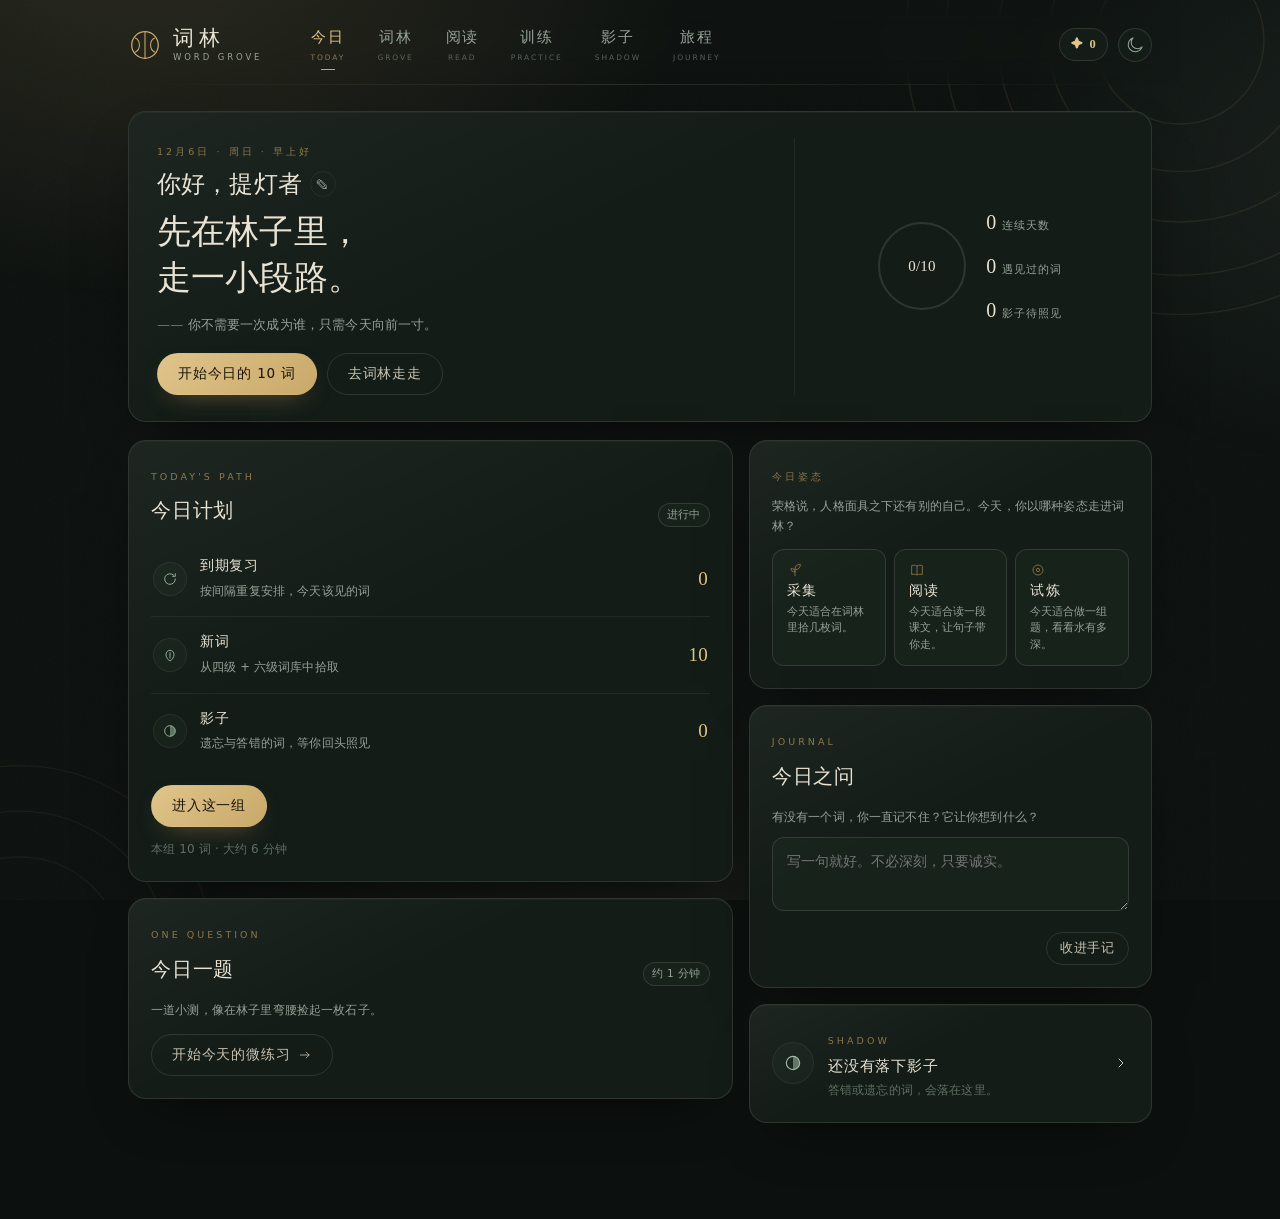
==== index.html @ 3a605635 "Initial commit: WordGrove 词林 四六级背单词应用 - 纯前端离线应用，localStorage 本地存储，零后端/零依赖 - 六大模块：今日计划 / 词林 / 阅读 / 训练" ====
<!DOCTYPE html>
<html lang="zh-CN" data-theme="dark">
<head>
<meta charset="utf-8">
<meta name="viewport" content="width=device-width, initial-scale=1, viewport-fit=cover">
<meta name="theme-color" content="#0d1210">
<title>词林 · 一条向内走的路</title>
<meta name="description" content="以四级大纲词汇与课文语境的离线英语学习平台：每日十词、间隔重复、四六级题型训练、发音跟读与影子复习。">
<link rel="icon" href="data:image/svg+xml,%3Csvg xmlns='http://www.w3.org/2000/svg' viewBox='0 0 32 32'%3E%3Crect width='32' height='32' rx='8' fill='%230c110f'/%3E%3Ccircle cx='16' cy='16' r='10' fill='none' stroke='%23c9a96a' stroke-width='1.5'/%3E%3Cpath d='M16 6v20M8 10c4 2 4 10 0 12M24 10c-4 2-4 10 0 12' fill='none' stroke='%23c9a96a' stroke-width='1'/%3E%3C/svg%3E">
<link rel="stylesheet" href="assets/css/main.css">
</head>
<body>
<div class="atmosphere" aria-hidden="true">
  <svg class="rings rings-a" viewBox="0 0 400 400" fill="none"><circle cx="200" cy="200" r="60"/><circle cx="200" cy="200" r="94"/><circle cx="200" cy="200" r="130"/><circle cx="200" cy="200" r="168"/><circle cx="200" cy="200" r="196"/></svg>
  <svg class="rings rings-b" viewBox="0 0 400 400" fill="none"><circle cx="200" cy="200" r="50"/><circle cx="200" cy="200" r="86"/><circle cx="200" cy="200" r="124"/><circle cx="200" cy="200" r="162"/></svg>
  <div class="grain"></div>
</div>

<header class="topbar">
  <a class="brand" href="#/today" aria-label="词林首页">
    <span class="brand-mark" aria-hidden="true">
      <svg viewBox="0 0 32 32" fill="none"><circle cx="16" cy="16" r="12.5" stroke="currentColor" stroke-width="1.2"/><path d="M16 3.5v25M7 9.5c5 2.4 5 10.6 0 13M25 9.5c-5 2.4-5 10.6 0 13" stroke="currentColor" stroke-width="1" stroke-linecap="round"/></svg>
    </span>
    <span class="brand-text">
      <span class="brand-cn">词林</span>
      <span class="brand-en">WORD GROVE</span>
    </span>
  </a>

  <nav class="nav" id="nav" aria-label="主导航">
    <a href="#/today" data-route="today"><span>今日</span><em>TODAY</em></a>
    <a href="#/grove" data-route="grove"><span>词林</span><em>GROVE</em></a>
    <a href="#/read" data-route="read"><span>阅读</span><em>READ</em></a>
    <a href="#/train" data-route="train"><span>训练</span><em>PRACTICE</em></a>
    <a href="#/shadow" data-route="shadow"><span>影子</span><em>SHADOW</em></a>
    <a href="#/journey" data-route="journey"><span>旅程</span><em>JOURNEY</em></a>
  </nav>

  <div class="top-actions">
    <span class="xp-pill" id="xpPill" title="经验值">✦ <b>0</b></span>
    <button class="icon-btn" id="themeBtn" aria-label="切换明暗" title="切换明暗">
      <svg viewBox="0 0 24 24" fill="none" stroke="currentColor" stroke-width="1.3"><path d="M20.5 14.3A8.5 8.5 0 1 1 9.7 3.5a7 7 0 1 0 10.8 10.8Z" stroke-linejoin="round"/></svg>
    </button>
  </div>
</header>

<main id="app" class="main" tabindex="-1"></main>

<nav class="tabbar" id="tabbar" aria-label="移动端导航">
  <a href="#/today" data-route="today"><svg viewBox="0 0 24 24" fill="none" stroke="currentColor" stroke-width="1.3"><path d="M4 11.5 12 4l8 7.5V20a1 1 0 0 1-1 1h-4.5v-6h-5v6H5a1 1 0 0 1-1-1Z" stroke-linejoin="round"/></svg><span>今日</span></a>
  <a href="#/grove" data-route="grove"><svg viewBox="0 0 24 24" fill="none" stroke="currentColor" stroke-width="1.3"><path d="M12 21V11m0 0c0-4 2.5-7 7-7 0 4-2 7-7 7Zm0 4c0-3.5-2.2-6-6-6 0 3.4 2 6 6 6Z" stroke-linecap="round" stroke-linejoin="round"/></svg><span>词林</span></a>
  <a href="#/read" data-route="read"><svg viewBox="0 0 24 24" fill="none" stroke="currentColor" stroke-width="1.3"><path d="M4 5.5c2.5-1 5-1 8 .5 3-1.5 5.5-1.5 8-.5V19c-2.5-1-5-1-8 .5-3-1.5-5.5-1.5-8-.5z" stroke-linejoin="round"/><path d="M12 6v13.5"/></svg><span>阅读</span></a>
  <a href="#/train" data-route="train"><svg viewBox="0 0 24 24" fill="none" stroke="currentColor" stroke-width="1.3"><path d="M4 4h7v7H4zM13 4h7v7h-7zM4 13h7v7H4zM13 13h7v7h-7z" stroke-linejoin="round"/></svg><span>训练</span></a>
  <a href="#/shadow" data-route="shadow"><svg viewBox="0 0 24 24" fill="none" stroke="currentColor" stroke-width="1.3"><circle cx="12" cy="12" r="8"/><path d="M12 4a8 8 0 0 1 0 16Z" fill="currentColor" stroke="none" opacity=".55"/></svg><span>影子</span></a>
  <a href="#/journey" data-route="journey"><svg viewBox="0 0 24 24" fill="none" stroke="currentColor" stroke-width="1.3"><path d="M5 20c2-6 5-8 7-8s5 2 7 8M12 12V4M9 7l3-3 3 3" stroke-linecap="round" stroke-linejoin="round"/></svg><span>旅程</span></a>
</nav>

<div id="overlay" class="overlay hidden" aria-live="polite"></div>
<div id="toast" class="toast" role="status"></div>

<script src="data/meta.js"></script>
<script src="data/words.js"></script>
<script src="data/units.js"></script>
<script src="data/questions.js"></script>
<script src="data/sentzh.js"></script>
<script src="assets/js/ui.js"></script>
<script src="assets/js/speech.js"></script>
<script src="assets/js/store.js"></script>
<script src="assets/js/quizgen.js"></script>
<script src="assets/js/session.js"></script>
<script src="assets/js/views/today.js"></script>
<script src="assets/js/views/grove.js"></script>
<script src="assets/js/views/reading.js"></script>
<script src="assets/js/views/training.js"></script>
<script src="assets/js/views/shadow.js"></script>
<script src="assets/js/views/journey.js"></script>
<script src="assets/js/app.js"></script>
</body>
</html>
---- assets/css/main.css ----
﻿/* ============================================================
   词林 WORD GROVE · 视觉系统
   墨绿夜林 / 米纸晨光；宋体为骨，金色为灯。
   ============================================================ */

:root {
  --serif: "Songti SC", "STSong", "Noto Serif SC", "Source Han Serif SC", "SimSun", Georgia, serif;
  --sans: "PingFang SC", "Microsoft YaHei", "Noto Sans SC", "Segoe UI", system-ui, sans-serif;
  --latin: Georgia, "Times New Roman", "Iowan Old Style", serif;
  --mono: "Cascadia Mono", "SFMono-Regular", Consolas, monospace;
  --radius: 18px;
  --radius-sm: 12px;
  --maxw: 1080px;
  --ease: cubic-bezier(.22, .8, .26, 1);
}

:root[data-theme="dark"] {
  --bg: #0c110f;
  --bg-2: #101713;
  --panel: #131c17;
  --panel-2: #17221b;
  --panel-3: #1c2a21;
  --ink: #e9e3d3;
  --ink-2: #c9c3b3;
  --muted: #95a297;
  --faint: #5f6f63;
  --line: rgba(233, 227, 211, .13);
  --line-soft: rgba(233, 227, 211, .07);
  --gold: #c9a96a;
  --gold-2: #e0c48a;
  --gold-dim: #8b7444;
  --moss: #7f9c86;
  --moss-2: #9db8a3;
  --pine: #24382c;
  --red: #c06a52;
  --red-2: #a34d3a;
  --blue: #7d95a8;
  --glow: rgba(201, 169, 106, .16);
  --shadow: 0 24px 60px -30px rgba(0, 0, 0, .85);
  --grain-opacity: .05;
  --ring-stroke: rgba(201, 169, 106, .10);
  --scrim: rgba(6, 10, 8, .72);
  color-scheme: dark;
}

:root[data-theme="light"] {
  --bg: #f3efe4;
  --bg-2: #ece7d8;
  --panel: #fbf8ef;
  --panel-2: #f6f2e6;
  --panel-3: #efe9da;
  --ink: #222a22;
  --ink-2: #3b453b;
  --muted: #6c7669;
  --faint: #9aa092;
  --line: rgba(34, 42, 34, .14);
  --line-soft: rgba(34, 42, 34, .07);
  --gold: #8a6a2e;
  --gold-2: #6f5422;
  --gold-dim: #a58c5a;
  --moss: #4f6b57;
  --moss-2: #3f5a48;
  --pine: #dfe6d9;
  --red: #9c4632;
  --red-2: #853824;
  --blue: #526d80;
  --glow: rgba(138, 106, 46, .12);
  --shadow: 0 24px 50px -34px rgba(60, 52, 30, .45);
  --grain-opacity: .04;
  --ring-stroke: rgba(138, 106, 46, .14);
  --scrim: rgba(35, 40, 32, .45);
  color-scheme: light;
}

* { box-sizing: border-box; }
html, body { margin: 0; padding: 0; }
html { -webkit-text-size-adjust: 100%; }
body {
  background: var(--bg);
  color: var(--ink);
  font-family: var(--sans);
  font-size: 15px;
  line-height: 1.7;
  letter-spacing: .01em;
  min-height: 100vh;
  overflow-x: hidden;
  transition: background .5s var(--ease), color .5s var(--ease);
}
body::before {
  content: "";
  position: fixed; inset: 0; pointer-events: none; z-index: 0;
  background:
    radial-gradient(900px 600px at 12% -8%, var(--glow), transparent 62%),
    radial-gradient(700px 520px at 108% 18%, rgba(127, 156, 134, .10), transparent 60%),
    radial-gradient(800px 620px at 50% 118%, rgba(201, 169, 106, .07), transparent 62%);
}
body.no-scroll { overflow: hidden; }

a { color: inherit; text-decoration: none; }
button { font-family: inherit; color: inherit; }
h1, h2, h3, h4 { font-family: var(--serif); font-weight: 500; letter-spacing: .04em; margin: 0; }
p { margin: 0; }
::selection { background: var(--gold); color: var(--bg); }
:focus-visible { outline: 1.5px solid var(--gold); outline-offset: 3px; border-radius: 6px; }
.sr-only { position: absolute; width: 1px; height: 1px; overflow: hidden; clip: rect(0 0 0 0); }

/* ---------- 氛围层 ---------- */
.atmosphere { position: fixed; inset: 0; pointer-events: none; z-index: 0; overflow: hidden; }
.rings { position: absolute; width: 560px; height: 560px; stroke: var(--ring-stroke); stroke-width: 1; }
.rings-a { top: -240px; right: -180px; }
.rings-b { bottom: -300px; left: -220px; width: 480px; height: 480px; opacity: .7; }
.grain {
  position: absolute; inset: 0; opacity: var(--grain-opacity); mix-blend-mode: overlay;
  background-image: url("data:image/svg+xml,%3Csvg xmlns='http://www.w3.org/2000/svg' width='160' height='160'%3E%3Cfilter id='n'%3E%3CfeTurbulence type='fractalNoise' baseFrequency='0.9' numOctaves='2'/%3E%3C/filter%3E%3Crect width='160' height='160' filter='url(%23n)' opacity='0.6'/%3E%3C/svg%3E");
}

/* ---------- 顶栏 ---------- */
.topbar {
  position: sticky; top: 0; z-index: 40;
  display: flex; align-items: center; gap: 28px;
  max-width: var(--maxw); margin: 0 auto; padding: 18px 28px 14px;
  backdrop-filter: blur(14px);
}
.topbar::after {
  content: ""; position: absolute; left: 28px; right: 28px; bottom: 0; height: 1px;
  background: linear-gradient(90deg, transparent, var(--line), transparent);
}
.brand { display: flex; align-items: center; gap: 11px; flex-shrink: 0; }
.brand-mark { width: 34px; height: 34px; color: var(--gold); display: block; }
.brand-mark svg { width: 100%; height: 100%; }
.brand-text { display: flex; flex-direction: column; line-height: 1.1; }
.brand-cn { font-family: var(--serif); font-size: 21px; letter-spacing: .22em; }
.brand-en { font-size: 8.5px; letter-spacing: .34em; color: var(--muted); margin-top: 3px; }

.nav { display: flex; align-items: center; gap: 4px; margin-left: 6px; }
.nav a {
  position: relative; display: flex; flex-direction: column; align-items: center; gap: 2px;
  padding: 7px 14px; border-radius: 10px; color: var(--muted);
  transition: color .25s var(--ease), background .25s var(--ease);
}
.nav a span { font-family: var(--serif); font-size: 14.5px; letter-spacing: .1em; }
.nav a em { font-style: normal; font-size: 7.5px; letter-spacing: .26em; opacity: .55; }
.nav a:hover { color: var(--ink-2); background: var(--line-soft); }
.nav a.active { color: var(--gold-2); }
.nav a.active::after {
  content: ""; position: absolute; bottom: 1px; left: 50%; width: 14px; height: 1px;
  transform: translateX(-50%); background: var(--gold);
}
.top-actions { margin-left: auto; display: flex; align-items: center; gap: 10px; }
.xp-pill {
  display: inline-flex; align-items: center; gap: 5px;
  padding: 5px 11px; border: 1px solid var(--line); border-radius: 999px;
  font-family: var(--latin); font-size: 12.5px; color: var(--gold-2); background: var(--panel);
}
.xp-pill b { font-weight: 600; }
.icon-btn {
  width: 34px; height: 34px; display: inline-flex; align-items: center; justify-content: center;
  background: var(--panel); border: 1px solid var(--line); border-radius: 50%;
  cursor: pointer; color: var(--muted); transition: color .2s, border-color .2s, transform .2s;
}
.icon-btn:hover { color: var(--gold-2); border-color: var(--gold-dim); transform: translateY(-1px); }
.icon-btn:active { transform: scale(.94); }

/* ---------- 主容器 ---------- */
.main { position: relative; z-index: 1; max-width: var(--maxw); margin: 0 auto; padding: 26px 28px 96px; min-height: 60vh; }
.page { animation: pageIn .5s var(--ease) both; }
@keyframes pageIn { from { opacity: 0; transform: translateY(10px); } to { opacity: 1; transform: none; } }

.eyebrow {
  display: inline-block; font-size: 9.5px; letter-spacing: .32em; text-transform: uppercase;
  color: var(--gold-dim); font-family: var(--sans);
}
.page-head { margin: 6px 0 22px; display: flex; align-items: flex-end; justify-content: space-between; gap: 18px; flex-wrap: wrap; }
.page-head h1 { font-size: clamp(28px, 4vw, 38px); line-height: 1.25; margin-top: 8px; }
.page-head .sub { color: var(--muted); margin-top: 7px; font-size: 13.5px; max-width: 56ch; }
.page-head .head-side { display: flex; align-items: center; gap: 10px; }

.sec-title { display: flex; align-items: flex-end; justify-content: space-between; gap: 14px; margin: 30px 0 14px; }
.sec-title h2 { font-size: 20px; margin-top: 5px; }
.sec-title .more { font-size: 12px; color: var(--muted); display: inline-flex; align-items: center; gap: 4px; }
.sec-title .more:hover { color: var(--gold-2); }

/* ---------- 卡片 ---------- */
.card {
  position: relative; background: var(--panel); border: 1px solid var(--line);
  border-radius: var(--radius); box-shadow: 0 1px 0 rgba(255, 255, 255, .03) inset, var(--shadow);
  overflow: hidden;
}
.card::before {
  content: ""; position: absolute; inset: 0; pointer-events: none;
  background: linear-gradient(155deg, rgba(255, 255, 255, .045), transparent 42%);
}
:root[data-theme="light"] .card::before { background: linear-gradient(155deg, rgba(255, 255, 255, .65), transparent 46%); }
.card-pad { padding: 22px; }
.card-hover { transition: transform .3s var(--ease), border-color .3s; }
.card-hover:hover { transform: translateY(-3px); border-color: var(--gold-dim); }

.grid { display: grid; gap: 14px; }
.grid-2 { grid-template-columns: repeat(2, minmax(0, 1fr)); }
.grid-3 { grid-template-columns: repeat(3, minmax(0, 1fr)); }
.grid-4 { grid-template-columns: repeat(4, minmax(0, 1fr)); }

/* ---------- 按钮/标签 ---------- */
.btn {
  display: inline-flex; align-items: center; justify-content: center; gap: 8px;
  padding: 11px 20px; border-radius: 999px; border: 1px solid transparent;
  font-family: var(--sans); font-size: 13.5px; letter-spacing: .06em; cursor: pointer;
  transition: transform .2s var(--ease), background .2s, border-color .2s, color .2s, box-shadow .2s;
  white-space: nowrap;
}
.btn:active { transform: scale(.97); }
.btn-primary {
  background: linear-gradient(135deg, var(--gold-2), var(--gold));
  color: #191408; border-color: transparent; box-shadow: 0 10px 26px -14px var(--gold-dim);
}
.btn-primary:hover { filter: brightness(1.05); transform: translateY(-1px); }
.btn-line { background: transparent; border-color: var(--line); color: var(--ink-2); }
.btn-line:hover { border-color: var(--gold-dim); color: var(--gold-2); }
.btn-ghost { background: transparent; color: var(--muted); }
.btn-ghost:hover { color: var(--ink-2); background: var(--line-soft); }
.btn-sm { padding: 7px 13px; font-size: 12.5px; }
.btn-block { width: 100%; }
.btn[disabled] { opacity: .45; pointer-events: none; }
.btn-icon { width: 38px; height: 38px; padding: 0; border-radius: 50%; }

.chip-row { display: flex; flex-wrap: wrap; gap: 8px; }
.chip {
  padding: 6px 13px; border-radius: 999px; border: 1px solid var(--line);
  background: transparent; color: var(--muted); font-size: 12.5px; cursor: pointer;
  transition: all .2s var(--ease);
}
.chip:hover { color: var(--ink-2); border-color: var(--gold-dim); }
.chip.active { background: var(--gold); border-color: var(--gold); color: #1a1508; }

.pill {
  display: inline-flex; align-items: center; gap: 4px; padding: 2px 8px;
  border-radius: 999px; font-size: 10.5px; letter-spacing: .04em;
  border: 1px solid var(--line); color: var(--muted); background: var(--panel-2);
}
.pill.gold { color: var(--gold-2); border-color: var(--gold-dim); }
.pill.moss { color: var(--moss-2); border-color: var(--moss); }
.pill.red { color: var(--red); border-color: var(--red-2); }
.pill.ghost { opacity: .6; }

.audio-btn {
  display: inline-flex; align-items: center; gap: 5px; padding: 5px;
  background: transparent; border: 1px solid transparent; border-radius: 50%;
  color: var(--gold-dim); cursor: pointer; transition: all .2s var(--ease);
}
.audio-btn:hover { color: var(--gold-2); background: var(--line-soft); }
.audio-btn.speaking { color: var(--gold-2); animation: pulse 1.2s infinite; }
@keyframes pulse { 50% { opacity: .45; } }
.audio-btn span { font-size: 12px; }

/* ---------- 今日 ---------- */
.hero {
  display: grid; grid-template-columns: 1.5fr .8fr; gap: 20px; align-items: stretch;
  padding: 26px 28px; margin-bottom: 18px;
}
.hero .greet { font-family: var(--serif); font-size: clamp(26px, 3.6vw, 34px); line-height: 1.35; }
.hero .greet-name { font-family: var(--serif); font-size: clamp(20px, 2.4vw, 24px); color: var(--ink); margin-bottom: 4px; display: flex; align-items: center; gap: 8px; }
.uname-edit { font-size: 13px; line-height: 1; color: var(--muted); background: transparent; border: 1px solid var(--line-soft); border-radius: 999px; width: 26px; height: 26px; padding: 0; cursor: pointer; display: inline-flex; align-items: center; justify-content: center; transition: color .15s, border-color .15s; }
.uname-edit:hover { color: var(--gold); border-color: var(--gold-dim); }
.hero .quote { color: var(--muted); font-size: 13px; margin-top: 14px; max-width: 34ch; }
.hero .quote::before { content: "—— "; color: var(--gold-dim); }
.hero-side { display: flex; align-items: center; justify-content: center; gap: 18px; border-left: 1px solid var(--line-soft); padding-left: 20px; }
.hero-stats { display: flex; flex-direction: column; gap: 10px; }
.hero-stats .hs { display: flex; align-items: baseline; gap: 6px; }
.hero-stats .hs b { font-family: var(--latin); font-size: 20px; font-weight: 500; color: var(--ink); }
.hero-stats .hs span { font-size: 11px; color: var(--muted); letter-spacing: .08em; }

.ring { transform: rotate(0deg); }
.ring-bg { stroke: var(--line); fill: none; }
.ring-fg { stroke: var(--gold); fill: none; stroke-linecap: round; transition: stroke-dashoffset .8s var(--ease); }
.ring-label { fill: var(--ink); font-family: var(--latin); font-size: 15px; }

.today-grid { display: grid; grid-template-columns: 1.35fr .9fr; gap: 16px; align-items: start; }
.plan-list { display: flex; flex-direction: column; }
.plan-row {
  display: flex; align-items: center; gap: 13px; padding: 13px 2px;
  border-bottom: 1px solid var(--line-soft);
}
.plan-row:last-child { border-bottom: 0; }
.plan-ic {
  width: 34px; height: 34px; border-radius: 50%; display: inline-flex; align-items: center;
  justify-content: center; background: var(--panel-2); color: var(--moss-2); border: 1px solid var(--line-soft);
  flex-shrink: 0;
}
.plan-main { flex: 1; min-width: 0; }
.plan-main b { display: block; font-weight: 500; font-size: 14px; font-family: var(--serif); letter-spacing: .05em; }
.plan-main span { font-size: 11.5px; color: var(--muted); }
.plan-num { font-family: var(--latin); font-size: 19px; color: var(--gold-2); }
.mood-row { display: flex; gap: 8px; flex-wrap: wrap; }
.mood {
  flex: 1; min-width: 100px; display: flex; flex-direction: column; gap: 4px; align-items: flex-start;
  padding: 12px 14px; border: 1px solid var(--line); border-radius: var(--radius-sm);
  background: var(--panel-2); cursor: pointer; transition: all .25s var(--ease); text-align: left;
}
.mood:hover { border-color: var(--gold-dim); transform: translateY(-1px); }
.mood.active { border-color: var(--gold); background: linear-gradient(140deg, var(--panel-3), var(--panel-2)); }
.mood b { font-family: var(--serif); font-size: 14px; font-weight: 500; letter-spacing: .1em; }
.mood span { font-size: 11px; color: var(--muted); line-height: 1.5; }
.mood .ic { color: var(--gold-dim); }

.reflect textarea, .field textarea, .field input {
  width: 100%; background: var(--panel-2); border: 1px solid var(--line); border-radius: var(--radius-sm);
  padding: 12px 14px; color: var(--ink); font-family: var(--sans); font-size: 13.5px; resize: vertical;
  line-height: 1.7;
}
.reflect textarea:focus, .field textarea:focus, .field input:focus { outline: none; border-color: var(--gold-dim); }
.reflect textarea { min-height: 74px; }
.field { display: flex; flex-direction: column; gap: 7px; margin-bottom: 14px; }
.field label { font-size: 11.5px; letter-spacing: .1em; color: var(--muted); }
.sense-row { display: grid; grid-template-columns: 108px minmax(0, 1fr) 34px; gap: 8px; align-items: center; margin-bottom: 8px; }
.sense-row input { padding: 9px 11px; }
.sense-row .sense-del { flex: 0 0 34px; }

.stat-strip { display: grid; grid-template-columns: repeat(4, 1fr); gap: 1px; background: var(--line-soft); border: 1px solid var(--line-soft); border-radius: var(--radius-sm); overflow: hidden; }
.stat-strip .st { background: var(--panel); padding: 14px 16px; }
.stat-strip .st b { display: block; font-family: var(--latin); font-size: 23px; font-weight: 500; color: var(--ink); line-height: 1.2; }
.stat-strip .st span { font-size: 11px; color: var(--muted); letter-spacing: .08em; }
.stat-strip .st em { font-style: normal; color: var(--gold-2); font-size: 11px; margin-left: 4px; }

/* ---------- 词林 ---------- */
.searchbar {
  display: flex; align-items: center; gap: 10px; padding: 0 16px;
  background: var(--panel); border: 1px solid var(--line); border-radius: 999px; height: 46px;
  max-width: 440px; color: var(--muted);
}
.searchbar input {
  flex: 1; background: transparent; border: 0; outline: none; color: var(--ink);
  font-family: var(--sans); font-size: 14px;
}
.searchbar input::placeholder { color: var(--faint); }

.cluster-grid { display: grid; grid-template-columns: repeat(3, minmax(0, 1fr)); gap: 14px; }
.cluster { padding: 18px 18px 16px; cursor: pointer; display: flex; flex-direction: column; gap: 8px; min-height: 148px; }
.cluster:hover { border-color: var(--gold-dim); }
.cluster .cl-top { display: flex; align-items: center; justify-content: space-between; gap: 8px; }
.cluster .cl-unit { font-size: 10px; letter-spacing: .2em; color: var(--gold-dim); }
.cluster h3 { font-size: 17px; line-height: 1.4; margin-top: 2px; }
.cluster .cl-meta { margin-top: auto; display: flex; align-items: center; justify-content: space-between; color: var(--muted); font-size: 11.5px; }
.cluster .cl-count { font-family: var(--latin); color: var(--gold-2); }
.cluster .cl-title-en { font-family: var(--latin); font-size: 12px; color: var(--muted); line-height: 1.45; }

.word-tools { display: flex; align-items: center; justify-content: space-between; gap: 12px; flex-wrap: wrap; margin: 18px 0 10px; }
.word-list { display: flex; flex-direction: column; border-top: 1px solid var(--line-soft); }
.word-row {
  display: grid; grid-template-columns: minmax(120px, 1.1fr) 130px minmax(0, 1.8fr) auto;
  gap: 14px; align-items: center; padding: 11px 4px; border-bottom: 1px solid var(--line-soft);
  cursor: pointer; transition: background .2s;
}
.word-row:hover { background: var(--line-soft); }
.word-row .wr-w { font-family: var(--latin); font-size: 17px; letter-spacing: .01em; display: flex; align-items: center; gap: 8px; }
.word-row .wr-ipa { font-size: 12px; color: var(--gold-dim); font-family: var(--sans); letter-spacing: .02em; }
.word-row .wr-mean { color: var(--muted); font-size: 12.5px; white-space: nowrap; overflow: hidden; text-overflow: ellipsis; }
.word-row .wr-right { display: flex; align-items: center; gap: 8px; }
.word-row mark { background: transparent; color: var(--gold-2); }

.word-sheet { max-width: 620px; }
.word-hero { padding: 4px 2px 18px; border-bottom: 1px solid var(--line-soft); }
.word-hero .wh-word { display: flex; align-items: baseline; gap: 12px; flex-wrap: wrap; }
.word-hero .wh-word h2 { font-family: var(--latin); font-size: clamp(34px, 6vw, 46px); letter-spacing: .01em; font-weight: 500; }
.word-hero .wh-ipa { color: var(--gold-dim); font-size: 14px; font-family: var(--sans); }
.word-hero .wh-senses { margin-top: 12px; color: var(--ink-2); font-size: 14px; }
.word-hero .wh-senses .pos { color: var(--gold-dim); font-size: 11.5px; margin-right: 4px; }
.word-hero .wh-actions { display: flex; gap: 8px; margin-top: 12px; flex-wrap: wrap; }
.word-sec { padding: 16px 2px; border-bottom: 1px solid var(--line-soft); }
.word-sec:last-child { border-bottom: 0; }
.word-sec .ws-label { font-size: 10px; letter-spacing: .24em; color: var(--gold-dim); margin-bottom: 8px; text-transform: uppercase; }
.word-sec .ws-en { font-family: var(--latin); font-size: 16px; line-height: 1.75; color: var(--ink); }
.word-sec .ws-zh { color: var(--muted); font-size: 13px; margin-top: 6px; }
.word-sec .ws-src { color: var(--faint); font-size: 11px; margin-top: 8px; display: flex; align-items: center; gap: 6px; }
.word-sec .ws-note { color: var(--ink-2); font-size: 13px; }
.colloc-list { display: flex; flex-direction: column; gap: 6px; }
.colloc-list div { font-family: var(--latin); font-size: 14px; color: var(--ink-2); }
.colloc-list div span { color: var(--muted); font-family: var(--sans); font-size: 12px; margin-left: 6px; }

/* ---------- 训练 ---------- */
.train-grid { display: grid; grid-template-columns: repeat(3, minmax(0, 1fr)); gap: 14px; }
.train-card { padding: 20px; display: flex; flex-direction: column; gap: 10px; min-height: 168px; cursor: pointer; }
.train-card .tc-ic { width: 38px; height: 38px; border-radius: 50%; display: flex; align-items: center; justify-content: center; background: var(--panel-2); color: var(--gold-2); border: 1px solid var(--line-soft); }
.train-card h3 { font-size: 17px; }
.train-card p { color: var(--muted); font-size: 12px; line-height: 1.65; }
.train-card .tc-foot { margin-top: auto; display: flex; align-items: center; justify-content: space-between; font-size: 11.5px; color: var(--faint); }
.train-card .tc-foot b { color: var(--gold-2); font-family: var(--latin); font-weight: 500; }
.train-card.wide { grid-column: span 2; }
.train-card.disabled { opacity: .55; pointer-events: none; }

.session-top { display: flex; align-items: center; gap: 14px; padding: 16px 22px; border-bottom: 1px solid var(--line-soft); }
.session-top .st-title { font-family: var(--serif); font-size: 15px; letter-spacing: .1em; }
.session-top .st-progress { flex: 1; }
.session-top .st-count { font-family: var(--latin); font-size: 12px; color: var(--muted); white-space: nowrap; }
.session-body { padding: 22px; }
.session-foot { padding: 14px 22px 22px; display: flex; align-items: center; justify-content: space-between; gap: 12px; }
.bar { height: 3px; border-radius: 99px; background: var(--line-soft); overflow: hidden; }
.bar i { display: block; height: 100%; background: linear-gradient(90deg, var(--gold-dim), var(--gold-2)); border-radius: 99px; transition: width .45s var(--ease); }

.flash-wrap { max-width: 620px; margin: 0 auto; }
.fc {
  position: relative; border: 1px solid var(--line); border-radius: 22px;
  background: linear-gradient(160deg, var(--panel-2), var(--panel)); padding: 30px 28px 26px;
  min-height: 320px; display: flex; flex-direction: column; justify-content: center;
}
.fc .fc-hint { font-size: 10.5px; letter-spacing: .26em; color: var(--gold-dim); text-transform: uppercase; margin-bottom: 14px; }
.fc .fc-word { font-family: var(--latin); font-size: clamp(36px, 7vw, 52px); line-height: 1.15; letter-spacing: .01em; }
.fc .fc-ipa { color: var(--gold-dim); font-size: 14px; margin-top: 8px; }
.fc .fc-row { display: flex; align-items: center; gap: 10px; margin-top: 16px; flex-wrap: wrap; }
.fc .fc-back { margin-top: 22px; padding-top: 20px; border-top: 1px solid var(--line-soft); display: none; }
.fc.revealed .fc-back { display: block; animation: fadeUp .35s var(--ease) both; }
@keyframes fadeUp { from { opacity: 0; transform: translateY(6px); } to { opacity: 1; transform: none; } }
.fc .senses { font-size: 15px; color: var(--ink); }
.fc .senses .pos { color: var(--gold-dim); font-size: 11.5px; margin-right: 5px; }
.fc .ex { margin-top: 16px; }
.fc .ex .ex-en { font-family: var(--latin); font-size: 16.5px; line-height: 1.7; }
.fc .ex .ex-zh { color: var(--muted); font-size: 13px; margin-top: 6px; }
.fc .ex .ex-src { color: var(--faint); font-size: 10.5px; margin-top: 8px; }
.fc .mnemonic { margin-top: 14px; padding: 10px 12px; border-left: 2px solid var(--gold-dim); background: var(--panel-3); border-radius: 0 10px 10px 0; font-size: 12.5px; color: var(--ink-2); }
.srs-btns { display: grid; grid-template-columns: repeat(3, 1fr); gap: 10px; margin-top: 18px; }
.srs-btns button {
  padding: 12px 8px; border-radius: var(--radius-sm); border: 1px solid var(--line);
  background: var(--panel); color: var(--ink-2); cursor: pointer; font-size: 13px;
  display: flex; flex-direction: column; align-items: center; gap: 2px; transition: all .2s var(--ease);
}
.srs-btns button span { font-size: 10px; color: var(--faint); }
.srs-btns button:hover { border-color: var(--gold-dim); transform: translateY(-2px); }
.srs-btns button.q0:hover { border-color: var(--red-2); color: var(--red); }
.srs-btns button.q1:hover { border-color: var(--gold-dim); }
.srs-btns button.q2:hover { border-color: var(--moss); color: var(--moss-2); }

.q-wrap { max-width: 720px; margin: 0 auto; }
.q-block { margin-bottom: 18px; }
.q-stem { font-family: var(--serif); font-size: 19px; line-height: 1.6; margin-bottom: 14px; }
.q-stem .q-word { font-family: var(--latin); font-size: 26px; color: var(--gold-2); }
.q-sub { color: var(--muted); font-size: 12.5px; margin-top: -6px; margin-bottom: 12px; }
.q-options { display: flex; flex-direction: column; gap: 9px; }
.opt {
  display: flex; align-items: flex-start; gap: 11px; padding: 12px 15px; text-align: left;
  border: 1px solid var(--line); border-radius: var(--radius-sm); background: var(--panel);
  color: var(--ink-2); font-size: 14px; cursor: pointer; transition: all .18s var(--ease);
  line-height: 1.6; width: 100%;
}
.opt:hover { border-color: var(--gold-dim); background: var(--panel-2); }
.opt .opt-key {
  flex-shrink: 0; width: 22px; height: 22px; border-radius: 50%; border: 1px solid var(--line);
  display: inline-flex; align-items: center; justify-content: center; font-size: 11px; font-family: var(--latin); color: var(--muted);
}
.opt.selected { border-color: var(--gold); background: var(--panel-3); }
.opt.selected .opt-key { border-color: var(--gold); color: var(--gold-2); }
.opt.correct { border-color: var(--moss); background: rgba(127, 156, 134, .10); }
.opt.correct .opt-key { border-color: var(--moss); color: var(--moss-2); }
.opt.wrong { border-color: var(--red-2); background: rgba(192, 106, 82, .10); }
.opt.wrong .opt-key { border-color: var(--red-2); color: var(--red); }
.opt[disabled] { cursor: default; }
.opt.dim { opacity: .55; }
.q-feedback {
  margin-top: 16px; padding: 14px 16px; border-radius: var(--radius-sm);
  border: 1px solid var(--line); background: var(--panel-2); font-size: 13px; color: var(--ink-2);
  animation: fadeUp .3s var(--ease) both;
}
.q-feedback.ok { border-color: var(--moss); }
.q-feedback.no { border-color: var(--red-2); }
.q-feedback b { color: var(--gold-2); font-weight: 500; }
.q-feedback .fx-src { color: var(--faint); font-size: 11px; margin-top: 6px; }
.spell-input { display: flex; gap: 10px; align-items: center; }
.spell-input input {
  flex: 1; background: var(--panel-2); border: 1px solid var(--line); border-radius: var(--radius-sm);
  padding: 12px 16px; font-family: var(--latin); font-size: 20px; color: var(--ink); letter-spacing: .02em;
}
.spell-input input:focus { outline: none; border-color: var(--gold-dim); }

.passage {
  font-family: var(--latin); font-size: 15.5px; line-height: 1.9; color: var(--ink-2);
  max-height: 46vh; overflow: auto; padding-right: 8px;
}
.passage p { margin-bottom: 12px; }
.passage .para-label { color: var(--gold-dim); font-family: var(--sans); font-size: 11px; margin-right: 6px; letter-spacing: .1em; }
.passage::-webkit-scrollbar { width: 6px; }
.passage::-webkit-scrollbar-thumb { background: var(--line); border-radius: 99px; }
.passage-meta { display: flex; align-items: center; gap: 8px; flex-wrap: wrap; margin-bottom: 10px; }

.cloze-text { font-family: var(--latin); font-size: 16px; line-height: 2.1; color: var(--ink-2); }
.cloze-text .blank {
  display: inline-flex; align-items: center; justify-content: center; min-width: 74px;
  padding: 0 6px; margin: 0 2px; border-bottom: 1px solid var(--gold-dim);
  color: var(--gold-2); cursor: pointer; font-family: var(--sans); font-size: 13px;
}
.cloze-text .blank.filled { background: var(--panel-3); border-radius: 6px; }
.cloze-text .blank.active { border-color: var(--gold-2); background: var(--panel-3); }
.opt-bank { display: flex; flex-wrap: wrap; gap: 8px; margin-top: 16px; }
.opt-bank button {
  padding: 7px 13px; border-radius: 10px; border: 1px solid var(--line); background: var(--panel);
  color: var(--ink-2); cursor: pointer; font-family: var(--latin); font-size: 14px;
}
.opt-bank button:hover { border-color: var(--gold-dim); }
.opt-bank button.used { opacity: .3; }

.match-grid { display: grid; grid-template-columns: 1fr 1fr; gap: 16px; }
.match-passage { max-height: 52vh; overflow: auto; }
.match-para { padding: 10px 0; border-bottom: 1px solid var(--line-soft); font-size: 13.5px; line-height: 1.8; color: var(--ink-2); }
.match-para b { color: var(--gold-2); font-family: var(--latin); margin-right: 6px; }
.match-items { display: flex; flex-direction: column; gap: 9px; }
.match-item {
  display: grid; grid-template-columns: 22px 1fr 54px; gap: 10px; align-items: start;
  padding: 9px 11px; border: 1px solid var(--line); border-radius: 10px; background: var(--panel);
  font-size: 12.5px; color: var(--ink-2);
}
.match-item select {
  background: var(--panel-2); border: 1px solid var(--line); border-radius: 8px; color: var(--gold-2);
  padding: 4px 6px; font-family: var(--latin); font-size: 14px;
}
.match-item.correct { border-color: var(--moss); }
.match-item.wrong { border-color: var(--red-2); }

.trans-box { display: grid; grid-template-columns: 1fr; gap: 14px; }
.prompt-zh {
  font-family: var(--serif); font-size: 16.5px; line-height: 2; color: var(--ink-2);
  padding: 16px; border-left: 2px solid var(--gold-dim); background: var(--panel-2); border-radius: 0 12px 12px 0;
}
.reference { padding: 16px; border: 1px solid var(--line); border-radius: var(--radius-sm); background: var(--panel-2); font-family: var(--latin); font-size: 15px; line-height: 1.8; color: var(--ink-2); }
.kv-list { display: flex; flex-direction: column; gap: 6px; font-size: 13px; color: var(--ink-2); }
.kv-list div { display: flex; gap: 8px; }
.kv-list .k { font-family: var(--latin); color: var(--gold-2); white-space: nowrap; }
.kv-list .v { color: var(--muted); }

.self-check { display: flex; gap: 8px; flex-wrap: wrap; margin-top: 12px; }
.self-check button { padding: 6px 12px; border-radius: 999px; border: 1px solid var(--line); background: transparent; color: var(--muted); cursor: pointer; font-size: 12px; }
.self-check button.on { border-color: var(--moss); color: var(--moss-2); background: rgba(127, 156, 134, .1); }

/* ---------- 影子 ---------- */
.shadow-intro { display: grid; grid-template-columns: 1fr auto; gap: 18px; align-items: center; }
.shadow-intro .si-text { font-family: var(--serif); font-size: 17px; line-height: 1.9; color: var(--ink-2); }
.shadow-intro .si-mark { width: 84px; height: 84px; border-radius: 50%; border: 1px solid var(--line); display: flex; align-items: center; justify-content: center; color: var(--gold-dim); }
.shadow-list { display: flex; flex-direction: column; gap: 10px; }
.shadow-row {
  display: flex; align-items: center; gap: 14px; padding: 14px 16px; border: 1px solid var(--line);
  border-radius: var(--radius-sm); background: var(--panel); cursor: pointer; transition: all .2s;
}
.shadow-row:hover { border-color: var(--gold-dim); transform: translateY(-1px); }
.shadow-row .sr-w { font-family: var(--latin); font-size: 19px; }
.shadow-row .sr-meta { flex: 1; min-width: 0; }
.shadow-row .sr-meta span { display: block; color: var(--muted); font-size: 12px; white-space: nowrap; overflow: hidden; text-overflow: ellipsis; }
.shadow-row .sr-meta em { font-style: normal; color: var(--faint); font-size: 10.5px; }

.shadow-test { text-align: center; padding: 14px 0 4px; }
.shadow-test .st-word { font-family: var(--latin); font-size: clamp(34px, 6vw, 46px); }
.shadow-test .st-ipa { color: var(--gold-dim); font-size: 13px; margin-top: 4px; }
.shadow-reveal { margin-top: 18px; text-align: left; }

/* ---------- 旅程 ---------- */
.level-card { padding: 26px; display: grid; grid-template-columns: auto 1fr; gap: 24px; align-items: center; }
.level-seal { width: 118px; height: 118px; border-radius: 50%; border: 1px solid var(--gold-dim); display: flex; align-items: center; justify-content: center; position: relative; background: radial-gradient(circle, var(--panel-3), transparent 70%); }
.level-seal .ls-num { font-family: var(--latin); font-size: 40px; color: var(--gold-2); line-height: 1; }
.level-seal .ls-lv { position: absolute; bottom: 18px; font-size: 9px; letter-spacing: .3em; color: var(--muted); }
.level-main h2 { font-size: 26px; }
.level-main .lm-ch { color: var(--gold-dim); font-size: 11px; letter-spacing: .2em; margin: 6px 0 10px; }
.level-main .lm-xp { color: var(--muted); font-size: 12px; display: flex; align-items: center; gap: 10px; }
.level-main .bar { margin-top: 10px; }

.mastery-list { display: flex; flex-direction: column; gap: 12px; }
.mastery-row { display: grid; grid-template-columns: 120px 1fr 44px; gap: 12px; align-items: center; font-size: 12.5px; }
.mastery-row .mr-name { color: var(--ink-2); white-space: nowrap; overflow: hidden; text-overflow: ellipsis; }
.mastery-row .mr-pct { font-family: var(--latin); color: var(--gold-2); text-align: right; }

.badge-grid { display: grid; grid-template-columns: repeat(4, minmax(0, 1fr)); gap: 10px; }
.badge {
  padding: 14px 10px; border: 1px solid var(--line); border-radius: var(--radius-sm);
  display: flex; flex-direction: column; align-items: center; gap: 6px; text-align: center;
  background: var(--panel); color: var(--muted); transition: all .25s;
}
.badge .ic { color: var(--gold-dim); }
.badge b { font-family: var(--serif); font-size: 12.5px; font-weight: 500; color: var(--ink-2); letter-spacing: .06em; }
.badge span { font-size: 10px; color: var(--faint); line-height: 1.5; }
.badge.unlocked { border-color: var(--gold-dim); background: linear-gradient(160deg, var(--panel-3), var(--panel)); }
.badge.unlocked .ic { color: var(--gold-2); }
.badge.locked { opacity: .48; filter: grayscale(.5); }

.journal-list { display: flex; flex-direction: column; gap: 10px; }
.journal-item { padding: 14px 16px; border-left: 2px solid var(--gold-dim); background: var(--panel); border-radius: 0 12px 12px 0; }
.journal-item .ji-meta { font-size: 10.5px; color: var(--faint); letter-spacing: .08em; }
.journal-item p { font-family: var(--serif); font-size: 14px; line-height: 1.9; color: var(--ink-2); margin-top: 4px; }

.settings-list { display: flex; flex-direction: column; }
.setting-row { display: flex; align-items: center; justify-content: space-between; gap: 14px; padding: 13px 2px; border-bottom: 1px solid var(--line-soft); }
.setting-row:last-child { border-bottom: 0; }
.setting-row .sr-label { font-size: 13.5px; }
.setting-row .sr-label span { display: block; font-size: 11px; color: var(--muted); }
.setting-row select, .setting-row input[type="number"] {
  background: var(--panel-2); border: 1px solid var(--line); color: var(--ink);
  padding: 7px 10px; border-radius: 8px; font-family: var(--sans); font-size: 13px;
}
.setting-row input[type="range"] { accent-color: var(--gold); width: 140px; }
.switch { position: relative; width: 42px; height: 24px; border-radius: 99px; background: var(--line); border: 0; cursor: pointer; transition: background .2s; }
.switch::after { content: ""; position: absolute; top: 3px; left: 3px; width: 18px; height: 18px; border-radius: 50%; background: var(--ink); transition: transform .2s; }
.switch.on { background: var(--gold-dim); }
.switch.on::after { transform: translateX(18px); background: #1a1508; }

/* ---------- 热力图 ---------- */
.heat { display: flex; gap: 3px; overflow-x: auto; padding: 4px 0; }
.heat-cols { display: flex; gap: 3px; }
.heat-col { display: flex; flex-direction: column; gap: 3px; }
.heat-cell { width: 11px; height: 11px; border-radius: 3px; background: var(--line-soft); display: block; }
.heat-cell.l1 { background: rgba(127, 156, 134, .28); }
.heat-cell.l2 { background: rgba(127, 156, 134, .5); }
.heat-cell.l3 { background: rgba(201, 169, 106, .62); }
.heat-cell.l4 { background: var(--gold-2); }
.heat-cell.empty { background: transparent; }
.heat-legend { display: flex; align-items: center; gap: 5px; justify-content: flex-end; font-size: 10px; color: var(--faint); margin-top: 6px; }

/* ---------- 空态 / 提示 ---------- */
.empty { padding: 40px 20px; text-align: center; color: var(--muted); }
.empty-ic { display: inline-flex; width: 54px; height: 54px; border-radius: 50%; border: 1px solid var(--line); align-items: center; justify-content: center; color: var(--gold-dim); margin-bottom: 12px; }
.empty h4 { font-family: var(--serif); font-size: 16px; color: var(--ink-2); margin-bottom: 6px; }
.empty p { font-size: 12.5px; margin-bottom: 14px; }
.muted { color: var(--muted); }
.small { font-size: 12px; }
.faint { color: var(--faint); }
.serif { font-family: var(--serif); }
.latin { font-family: var(--latin); }
.gold { color: var(--gold-2); }
.nowrap { white-space: nowrap; }
.mt8 { margin-top: 8px; } .mt12 { margin-top: 12px; } .mt16 { margin-top: 16px; } .mt24 { margin-top: 24px; }
.divider { height: 1px; background: var(--line-soft); margin: 18px 0; }

/* ---------- 遮罩 / 弹层 ---------- */
.overlay {
  position: fixed; inset: 0; z-index: 80; display: flex; align-items: center; justify-content: center;
  background: var(--scrim); backdrop-filter: blur(6px); padding: 22px;
  animation: ovIn .22s var(--ease) both;
}
.overlay.hidden { display: none; }
.overlay.closing { animation: ovOut .18s var(--ease) both; }
@keyframes ovIn { from { opacity: 0; } to { opacity: 1; } }
@keyframes ovOut { from { opacity: 1; } to { opacity: 0; } }
.sheet {
  width: 100%; max-width: 560px; max-height: 88vh; overflow-y: auto;
  background: var(--panel); border: 1px solid var(--line); border-radius: 22px;
  box-shadow: var(--shadow); animation: sheetIn .3s var(--ease) both;
}
@keyframes sheetIn { from { opacity: 0; transform: translateY(14px) scale(.99); } to { opacity: 1; transform: none; } }
.sheet-head { display: flex; align-items: center; justify-content: space-between; padding: 18px 22px; border-bottom: 1px solid var(--line-soft); }
.sheet-head h3 { font-size: 17px; }
.sheet-body { padding: 20px 22px; }
.sheet-foot { display: flex; flex-wrap: wrap; justify-content: flex-end; gap: 10px; padding: 14px 22px 20px; }
.overlay-session { padding: 0; align-items: center; }
.overlay-session .sheet { max-width: 860px; max-height: 100vh; border-radius: 0; border: 0; min-height: 100vh; animation: sheetUp .3s var(--ease) both; }
@media (min-width: 760px) { .overlay-session { padding: 28px; } .overlay-session .sheet { min-height: 0; border: 1px solid var(--line); border-radius: 22px; max-height: 92vh; } }
@media (max-width: 759px) { .overlay-session { align-items: stretch; } }
@keyframes sheetUp { from { transform: translateY(20px); opacity: 0; } to { transform: none; opacity: 1; } }

/* toast */
.toast { position: fixed; left: 50%; bottom: 92px; transform: translateX(-50%); z-index: 120; display: flex; flex-direction: column; gap: 8px; align-items: center; pointer-events: none; width: min(92vw, 420px); }
.toast-item {
  background: var(--panel-3); border: 1px solid var(--gold-dim); border-radius: 12px;
  padding: 9px 16px; text-align: center; box-shadow: var(--shadow);
  opacity: 0; transform: translateY(8px); transition: all .3s var(--ease);
}
.toast-item.show { opacity: 1; transform: none; }
.toast-item b { display: block; font-family: var(--serif); font-size: 13px; font-weight: 500; color: var(--gold-2); letter-spacing: .06em; }
.toast-item span { display: block; font-size: 11px; color: var(--muted); }

/* ---------- 移动端 ---------- */
.tabbar { display: none; }
@media (max-width: 880px) {
  .topbar { padding: 14px 18px 10px; }
  .nav { display: none; }
  .main { padding: 16px 18px calc(84px + env(safe-area-inset-bottom)); }
  .tabbar {
    display: flex; position: fixed; left: 0; right: 0; bottom: 0; z-index: 60;
    background: color-mix(in srgb, var(--panel) 92%, transparent);
    backdrop-filter: blur(16px); border-top: 1px solid var(--line);
    padding: 8px 6px calc(8px + env(safe-area-inset-bottom));
  }
  .tabbar a { flex: 1; display: flex; flex-direction: column; align-items: center; gap: 3px; color: var(--muted); font-size: 10px; letter-spacing: .1em; }
  .tabbar a .ic { width: 21px; height: 21px; }
  .tabbar a.active { color: var(--gold-2); }
  .hero { grid-template-columns: 1fr; padding: 22px; }
  .hero-side { border-left: 0; border-top: 1px solid var(--line-soft); padding-left: 0; padding-top: 18px; justify-content: flex-start; }
  .today-grid, .grid-2, .grid-3, .grid-4 { grid-template-columns: 1fr; }
  .sense-row { grid-template-columns: 84px minmax(0, 1fr) 32px; gap: 6px; }
  .cluster-grid { grid-template-columns: 1fr; }
  .train-grid { grid-template-columns: 1fr 1fr; }
  .train-card.wide { grid-column: span 2; }
  .stat-strip { grid-template-columns: 1fr 1fr; }
  .match-grid { grid-template-columns: 1fr; }
  .match-passage { max-height: 30vh; }
  .badge-grid { grid-template-columns: repeat(2, minmax(0, 1fr)); }
  .level-card { grid-template-columns: 1fr; text-align: center; justify-items: center; }
  .level-main { text-align: center; }
  .word-row { grid-template-columns: minmax(90px, 1fr) auto; gap: 6px 12px; }
  .word-row .wr-ipa { grid-column: 1; font-size: 11px; }
  .word-row .wr-mean { grid-column: 1 / -1; }
  .word-row .wr-right { grid-column: 2; grid-row: 1; }
  .session-body { padding: 16px; }
  .session-top { padding: 12px 16px; }
  .fc { padding: 22px 18px; }
  .q-stem { font-size: 17px; }
  .shadow-intro { grid-template-columns: 1fr; }
  .shadow-intro .si-mark { display: none; }
  .toast { bottom: 86px; }
  .top-actions .xp-pill { font-size: 11px; padding: 4px 9px; }
  .page-head h1 { font-size: 26px; }
}
@media (max-width: 420px) {
  .train-grid { grid-template-columns: 1fr; }
  .train-card.wide { grid-column: auto; }
  .brand-en { display: none; }
}

@media (prefers-reduced-motion: reduce) {
  *, *::before, *::after { animation-duration: .001ms !important; transition-duration: .001ms !important; }
}

/* ---------- 阅读 ---------- */
.reader-note { margin-bottom: 18px; }
.reader-note p { margin-top: 8px; max-width: 66ch; }
.read-grid { display: grid; grid-template-columns: repeat(3, minmax(0, 1fr)); gap: 14px; }
.read-card { padding: 18px; cursor: pointer; display: flex; flex-direction: column; gap: 8px; min-height: 172px; }
.read-card:hover { border-color: var(--gold-dim); }
.read-card.is-read { border-color: rgba(127, 156, 134, .35); }
.rc-top { display: flex; align-items: center; justify-content: space-between; gap: 8px; }
.rc-unit { font-size: 10px; letter-spacing: .18em; color: var(--gold-dim); }
.read-card h3 { font-size: 17px; line-height: 1.45; }
.rc-sub { font-family: var(--latin); font-size: 12.5px; line-height: 1.6; color: var(--muted); display: -webkit-box; -webkit-line-clamp: 2; -webkit-box-orient: vertical; overflow: hidden; }
.rc-meta { margin-top: auto; display: flex; justify-content: space-between; font-size: 11px; color: var(--faint); }

.reader-page { max-width: 820px; margin: 0 auto; }
.reader-top { display: flex; align-items: center; justify-content: space-between; gap: 10px; flex-wrap: wrap; }
.reader-chips { display: flex; gap: 6px; flex-wrap: wrap; }
.reader-head { margin: 18px 0 4px; }
.reader-head h1 { font-size: clamp(26px, 4.2vw, 38px); line-height: 1.35; margin-top: 7px; }
.reader-sub { font-family: var(--latin); color: var(--muted); font-size: 14px; margin-top: 8px; }
.reader-hint { color: var(--faint); font-size: 11.5px; margin-top: 10px; }
.reader-toolbar { display: flex; align-items: center; gap: 8px; flex-wrap: wrap; margin: 18px 0 22px; padding-bottom: 16px; border-bottom: 1px solid var(--line-soft); }
.reader-toolbar .chip { display: inline-flex; align-items: center; gap: 5px; }
.reader-body { max-width: 720px; margin: 0 auto; }
.reader-body p {
  font-family: var(--latin); font-size: 17.5px; line-height: 2.08; color: var(--ink-2);
  margin: 0 0 22px; position: relative;
}
.reader-body p:hover .rd-para { opacity: 1; }
.rd-para { position: absolute; right: -26px; top: 6px; opacity: 0; transition: opacity .2s; }
.reader-body.no-hl .rd-token.is-new { border-bottom-color: transparent; }
.rd-token {
  display: inline; padding: 0; margin: 0; border: 0; background: transparent;
  font: inherit; color: inherit; letter-spacing: inherit; line-height: inherit;
  cursor: pointer; border-bottom: 1px dotted transparent; border-radius: 2px;
  transition: color .15s, border-color .15s;
}
.rd-token:hover, .rd-token:focus-visible { color: var(--gold-2); border-bottom-color: var(--gold); outline: none; }
.rd-token.is-new { border-bottom: 1px dotted var(--gold-dim); }
.rd-token.is-learned { color: var(--muted); }
.rd-token.rd-unknown { color: var(--ink); }
.rd-token.rd-unknown:hover { color: var(--gold-2); }
.reader-foot { display: flex; align-items: center; justify-content: space-between; gap: 10px; margin-top: 32px; padding-top: 18px; border-top: 1px solid var(--line-soft); }
.reader-foot .btn { max-width: 44%; overflow: hidden; text-overflow: ellipsis; }

.en-def { margin-top: 12px; font-family: var(--latin); font-size: 14.5px; line-height: 1.7; color: var(--ink-2); }
.en-def .en-label { font-family: var(--sans); font-size: 9px; letter-spacing: .24em; color: var(--gold-dim); margin-right: 7px; vertical-align: 1px; }

@media (max-width: 880px) {
  .read-grid { grid-template-columns: 1fr; }
  .tabbar a { font-size: 9px; letter-spacing: .03em; }
  .tabbar a .ic { width: 19px; height: 19px; }
  .reader-body p { font-size: 16.5px; line-height: 1.95; }
  .rd-para { position: static; margin-left: 6px; opacity: .5; }
  .reader-foot .btn { max-width: 100%; }
  .reader-foot { flex-wrap: wrap; }
}


/* 同义词 chips */
.syn-list { display: flex; flex-wrap: wrap; gap: 7px; margin-top: 6px; }
.syn-chip { font-family: var(--latin, Georgia, serif); font-size: 13px; color: var(--gold); border: 1px solid rgba(200,166,90,.32); border-radius: 999px; padding: 3px 10px; background: rgba(200,166,90,.06); }
.fc-syn { display: flex; flex-wrap: wrap; gap: 7px; margin: 8px 0 4px; font-size: 12px; color: var(--muted); align-items: center; }
.fc-syn-label { font-size: 10px; letter-spacing: .14em; text-transform: uppercase; color: var(--faint); }
.fc-syn span:not(.fc-syn-label) { font-family: var(--latin, Georgia, serif); color: var(--gold); }


/* 三选一 / 15词匹配 / 课本原题 */
.blank-line { display: inline-block; min-width: 54px; border-bottom: 1px dashed var(--gold-dim); margin: 0 3px; }
.match-select { width: 100%; max-width: 340px; padding: 9px 11px; border-radius: 9px; border: 1px solid var(--line); background: var(--surface-2, rgba(255,255,255,.03)); color: var(--ink); font-family: var(--latin); font-size: 14px; }
.match-select:focus { outline: none; border-color: var(--gold-dim); }
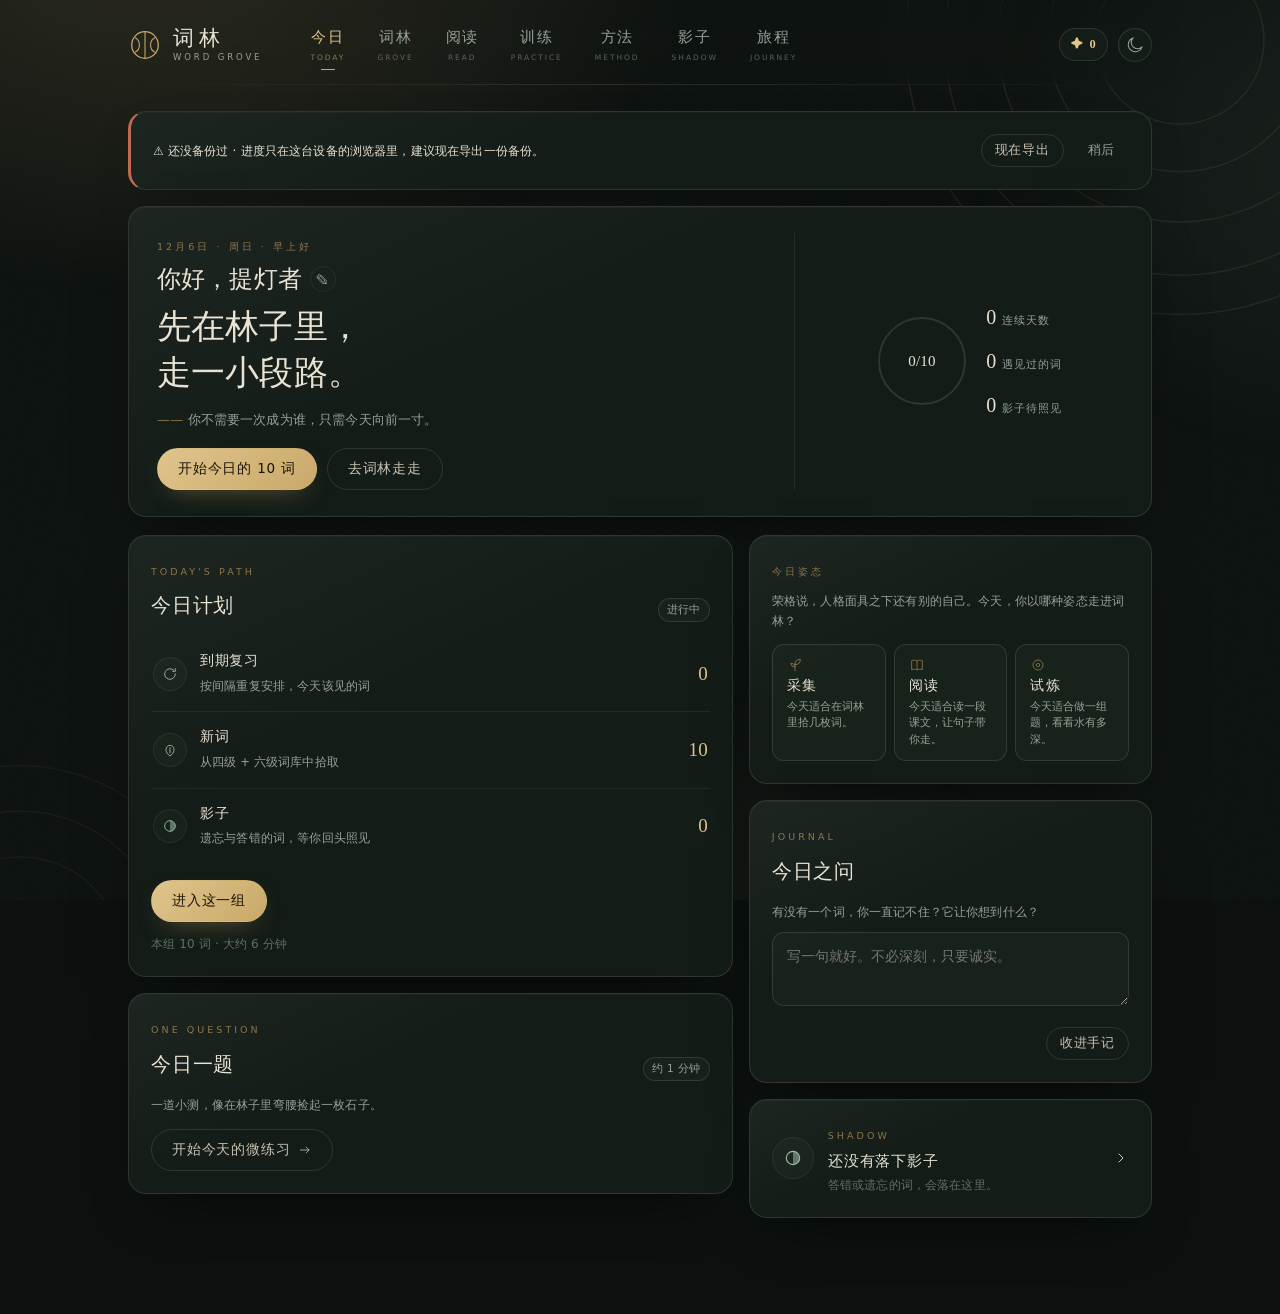
==== commit 8d7e584f: "feat: 写作草稿、10 讲自学讲义与 3 批补充题 - 写作正文自动暂存，新增「写作记录」可继续/删除，随进度导出（state.v 不变） - 方法页重写为 10 讲可自学讲义，新增「反驳让步」，" ====
--- a/index.html
+++ b/index.html
@@ -2,6 +2,16 @@
 <html lang="zh-CN" data-theme="dark">
 <head>
 <meta charset="utf-8">
+<script>
+/* 手机访问自动进入轻量手机版；?desktop=1 可强制留在桌面版。
+   这段必须排在全部外部资源之前，让手机不必下载 4MB 词库。 */
+(function(){try{
+  if(location.search.indexOf("desktop=1")>=0)return;
+  var u=navigator.userAgent||"";
+  if(!/Android|iPhone|iPad|iPod|Mobile|Windows Phone|HarmonyOS/i.test(u))return;
+  location.replace("m.html"+(location.hash||""));
+}catch(e){}})();
+</script>
 <meta name="viewport" content="width=device-width, initial-scale=1, viewport-fit=cover">
 <meta name="theme-color" content="#0d1210">
 <title>词林 · 一条向内走的路</title>
@@ -32,6 +42,7 @@
     <a href="#/grove" data-route="grove"><span>词林</span><em>GROVE</em></a>
     <a href="#/read" data-route="read"><span>阅读</span><em>READ</em></a>
     <a href="#/train" data-route="train"><span>训练</span><em>PRACTICE</em></a>
+    <a href="#/method" data-route="method"><span>方法</span><em>METHOD</em></a>
     <a href="#/shadow" data-route="shadow"><span>影子</span><em>SHADOW</em></a>
     <a href="#/journey" data-route="journey"><span>旅程</span><em>JOURNEY</em></a>
   </nav>
@@ -51,6 +62,7 @@
   <a href="#/grove" data-route="grove"><svg viewBox="0 0 24 24" fill="none" stroke="currentColor" stroke-width="1.3"><path d="M12 21V11m0 0c0-4 2.5-7 7-7 0 4-2 7-7 7Zm0 4c0-3.5-2.2-6-6-6 0 3.4 2 6 6 6Z" stroke-linecap="round" stroke-linejoin="round"/></svg><span>词林</span></a>
   <a href="#/read" data-route="read"><svg viewBox="0 0 24 24" fill="none" stroke="currentColor" stroke-width="1.3"><path d="M4 5.5c2.5-1 5-1 8 .5 3-1.5 5.5-1.5 8-.5V19c-2.5-1-5-1-8 .5-3-1.5-5.5-1.5-8-.5z" stroke-linejoin="round"/><path d="M12 6v13.5"/></svg><span>阅读</span></a>
   <a href="#/train" data-route="train"><svg viewBox="0 0 24 24" fill="none" stroke="currentColor" stroke-width="1.3"><path d="M4 4h7v7H4zM13 4h7v7h-7zM4 13h7v7H4zM13 13h7v7h-7z" stroke-linejoin="round"/></svg><span>训练</span></a>
+  <a href="#/method" data-route="method"><svg viewBox="0 0 24 24" fill="none" stroke="currentColor" stroke-width="1.3"><path d="M4 5.5c2.5-1 5-1 8 .5 3-1.5 5.5-1.5 8-.5V19c-2.5-1-5-1-8 .5-3-1.5-5.5-1.5-8-.5zM12 6v13.5"/><path d="M7 10h3M14 10h3" stroke-width="1"/></svg><span>方法</span></a>
   <a href="#/shadow" data-route="shadow"><svg viewBox="0 0 24 24" fill="none" stroke="currentColor" stroke-width="1.3"><circle cx="12" cy="12" r="8"/><path d="M12 4a8 8 0 0 1 0 16Z" fill="currentColor" stroke="none" opacity=".55"/></svg><span>影子</span></a>
   <a href="#/journey" data-route="journey"><svg viewBox="0 0 24 24" fill="none" stroke="currentColor" stroke-width="1.3"><path d="M5 20c2-6 5-8 7-8s5 2 7 8M12 12V4M9 7l3-3 3 3" stroke-linecap="round" stroke-linejoin="round"/></svg><span>旅程</span></a>
 </nav>
@@ -72,6 +84,7 @@
 <script src="assets/js/views/grove.js"></script>
 <script src="assets/js/views/reading.js"></script>
 <script src="assets/js/views/training.js"></script>
+<script src="assets/js/views/method.js"></script>
 <script src="assets/js/views/shadow.js"></script>
 <script src="assets/js/views/journey.js"></script>
 <script src="assets/js/app.js"></script>
--- a/assets/css/main.css
+++ b/assets/css/main.css
@@ -517,7 +517,7 @@
   font-family: var(--serif); font-size: 16.5px; line-height: 2; color: var(--ink-2);
   padding: 16px; border-left: 2px solid var(--gold-dim); background: var(--panel-2); border-radius: 0 12px 12px 0;
 }
-.reference { padding: 16px; border: 1px solid var(--line); border-radius: var(--radius-sm); background: var(--panel-2); font-family: var(--latin); font-size: 15px; line-height: 1.8; color: var(--ink-2); }
+.reference { padding: 16px; border: 1px solid var(--line); border-radius: var(--radius-sm); background: var(--panel-2); font-family: var(--latin); font-size: 15px; line-height: 1.8; color: var(--ink-2); white-space: pre-wrap; }
 .kv-list { display: flex; flex-direction: column; gap: 6px; font-size: 13px; color: var(--ink-2); }
 .kv-list div { display: flex; gap: 8px; }
 .kv-list .k { font-family: var(--latin); color: var(--gold-2); white-space: nowrap; }
@@ -781,3 +781,19 @@
 .blank-line { display: inline-block; min-width: 54px; border-bottom: 1px dashed var(--gold-dim); margin: 0 3px; }
 .match-select { width: 100%; max-width: 340px; padding: 9px 11px; border-radius: 9px; border: 1px solid var(--line); background: var(--surface-2, rgba(255,255,255,.03)); color: var(--ink); font-family: var(--latin); font-size: 14px; }
 .match-select:focus { outline: none; border-color: var(--gold-dim); }
+
+
+/* 错词画像 / 记忆强度（纯前端推算，无新存档字段） */
+.cluster-grid { display: grid; grid-template-columns: repeat(auto-fit, minmax(200px, 1fr)); gap: 12px; margin-top: 14px; }
+.cluster-item { border: 1px solid var(--line); border-radius: var(--radius-sm); padding: 12px 14px; background: rgba(127,156,134,.05); }
+.cluster-item .ci-top { display: flex; justify-content: space-between; align-items: baseline; gap: 8px; }
+.cluster-item .ci-top b { font-size: 14px; font-weight: 500; color: var(--ink); }
+.cluster-item .ci-top span { font-size: 12px; color: var(--gold); }
+.ci-words { display: flex; flex-wrap: wrap; gap: 6px; margin-top: 10px; }
+.ci-words span { font-family: var(--latin); font-size: 12px; color: var(--ink-2); border: 1px solid var(--line); border-radius: 999px; padding: 2px 8px; }
+.mem-list { display: flex; flex-direction: column; gap: 12px; margin-top: 14px; }
+.mem-row { display: grid; grid-template-columns: 110px 1fr auto; align-items: center; gap: 10px; }
+.mem-row b { font-family: var(--latin); font-size: 14px; overflow: hidden; text-overflow: ellipsis; white-space: nowrap; }
+.mem-bar { height: 6px; border-radius: 6px; background: var(--line-soft); overflow: hidden; }
+.mem-bar i { display: block; height: 100%; background: var(--moss); }
+@media (max-width: 620px) { .mem-row { grid-template-columns: 90px 1fr; } .mem-row > span { grid-column: 1 / -1; } }
